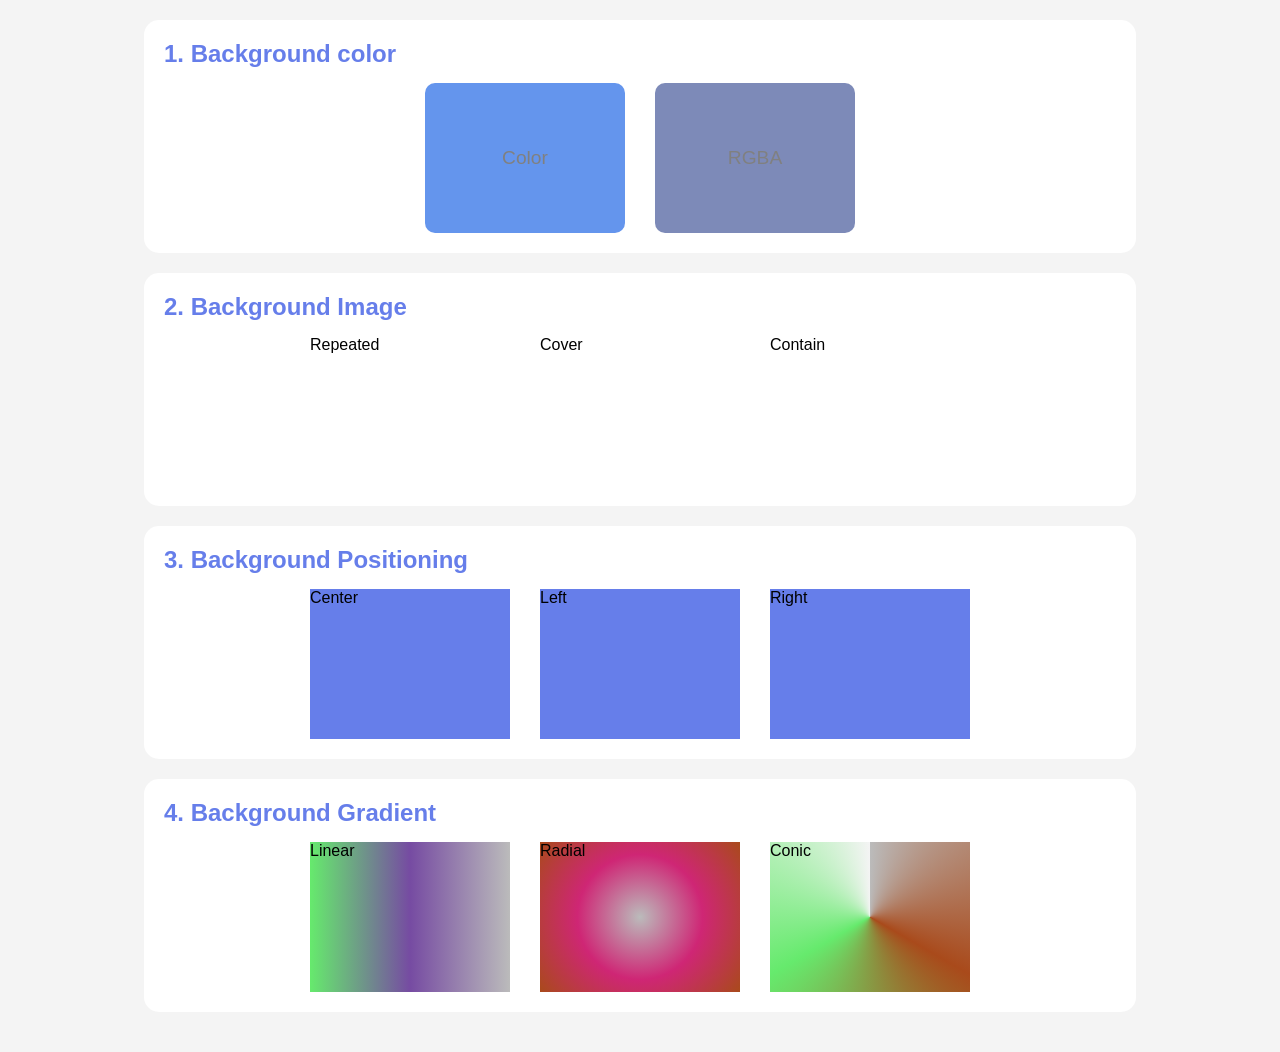
==== Background/index.html @ 313007b5 "feat: background gradient" ====
<!DOCTYPE html>
<html lang="en">
<head>
    <meta charset="UTF-8">
    <meta name="viewport" content="width=device-width, initial-scale=1.0">
    <link rel="stylesheet" href="style.css">
    <title>CSS Background</title>
</head>
<body>
    <div class="container">
        <section class="bg-section">
            <h2 class="bg-section__title">1. Background color</h2>
            <div class="example-row">
                <div class="example-box color"> Color</div>
                <div class="example-box rgba"> RGBA</div>
            </div>
        </section>


        <section class="bg-section">
            <h2 class="bg-section__title">2. Background Image </h2>
            <div class="example-row">
                <div class="repeated">Repeated</div>
                <div class="cover">Cover</div>
                <div class="contain">Contain</div>
            </div>
        </section>

        <section class="bg-section">
            <h2 class="bg-section__title">3. Background Positioning</h2>
            <div class="example-row">
                <div class="center">Center</div>
                <div class="left">Left</div>
                <div class="right">Right</div>
            </div>
        </section>

        <section class="bg-section">
            <h2 class="bg-section__title">4. Background Gradient</h2>
            <div class="example-row">
                <div class="linear">Linear</div>
                <div class="radial">Radial</div>
                <div class="conic">Conic</div>
            </div>
        </section>
    </div>
</body>
</html>
---- Background/style.css ----
*{
    box-sizing: border-box;
    margin: 0;
    padding: 0;
}

body{
    font-family: Arial, Helvetica, sans-serif;
    background: #f4f4f4;
    padding: 20px;

}

.container{
    max-width: 80%;
    margin: 0 auto;
}

.bg-section{
    background: #fff;
    padding: 20px;
    margin-bottom: 20px;
    border-radius: 15px;
}

.bg-section__title{
    font-size: 24px;
    margin-bottom: 15px;
    color: #667eea;
}

.example-row{
    display: flex;
    gap: 30px;
    justify-content: center;
}

.example-box{
    width: 200px;
    height: 150px;
    display: flex;
    justify-content: center;
    align-items: center;
    font-size: 1.2rem;
    color: gray;
    border-radius: 10px;
}

.color{
    background-color: cornflowerblue;
}

.rgba{
    background-color: rgba(71,89,154,0.7);
}

.repeated{
    width: 200px;
    height: 150px;
    background-image: url('https://habsida-lms.s3.ap-northeast-2.amazonaws.com/webcore/logo.svg');
    background-repeat: repeat;
    background-size: 40px 40px;
}

.cover{
    width: 200px;
    height: 150px;
    background-image: url('https://habsida-lms.s3.ap-northeast-2.amazonaws.com/webcore/logo.svg');
    background-size: cover;
    background-repeat: no-repeat;
    background-position: center;
}

.contain{
    width: 200px;
    height: 150px;
    background-image: url('https://habsida-lms.s3.ap-northeast-2.amazonaws.com/webcore/logo.svg');
    background-size: contain;
    background-repeat: no-repeat;
    background-position: center;
}

.center{
    width: 200px;
    height: 150px;
    background-image: url('https://habsida-lms.s3.ap-northeast-2.amazonaws.com/webcore/logo.svg');
    background-size: 40px 40px;
    background-repeat: no-repeat;
    background-position: center;
    background-color: #667eea;
}

.left{
    width: 200px;
    height: 150px;
    background-image: url('https://habsida-lms.s3.ap-northeast-2.amazonaws.com/webcore/logo.svg');
    background-size: 40px 40px;
    background-repeat: no-repeat;
    background-position: left bottom;
    background-color: #667eea;
}

.right{
    width: 200px;
    height: 150px;
    background-image: url('https://habsida-lms.s3.ap-northeast-2.amazonaws.com/webcore/logo.svg');
    background-size: 40px 40px;
    background-repeat: no-repeat;
    background-position: right top;
    background-color: #667eea;
}

.linear{
    width: 200px;
    height: 150px;
    background: linear-gradient(to right, #66ea6d, #764ba2, #bbbbbb);
}

.radial{
    width: 200px;
    height: 150px;
    background: radial-gradient(circle, #bbbbbb, hsl(332, 69%, 48%), #a94a1b);
}

.conic{
    width: 200px;
    height: 150px;
    background: conic-gradient( #bbbbbb, #a94a1b, #66ea6d, #f4f4f4);
}
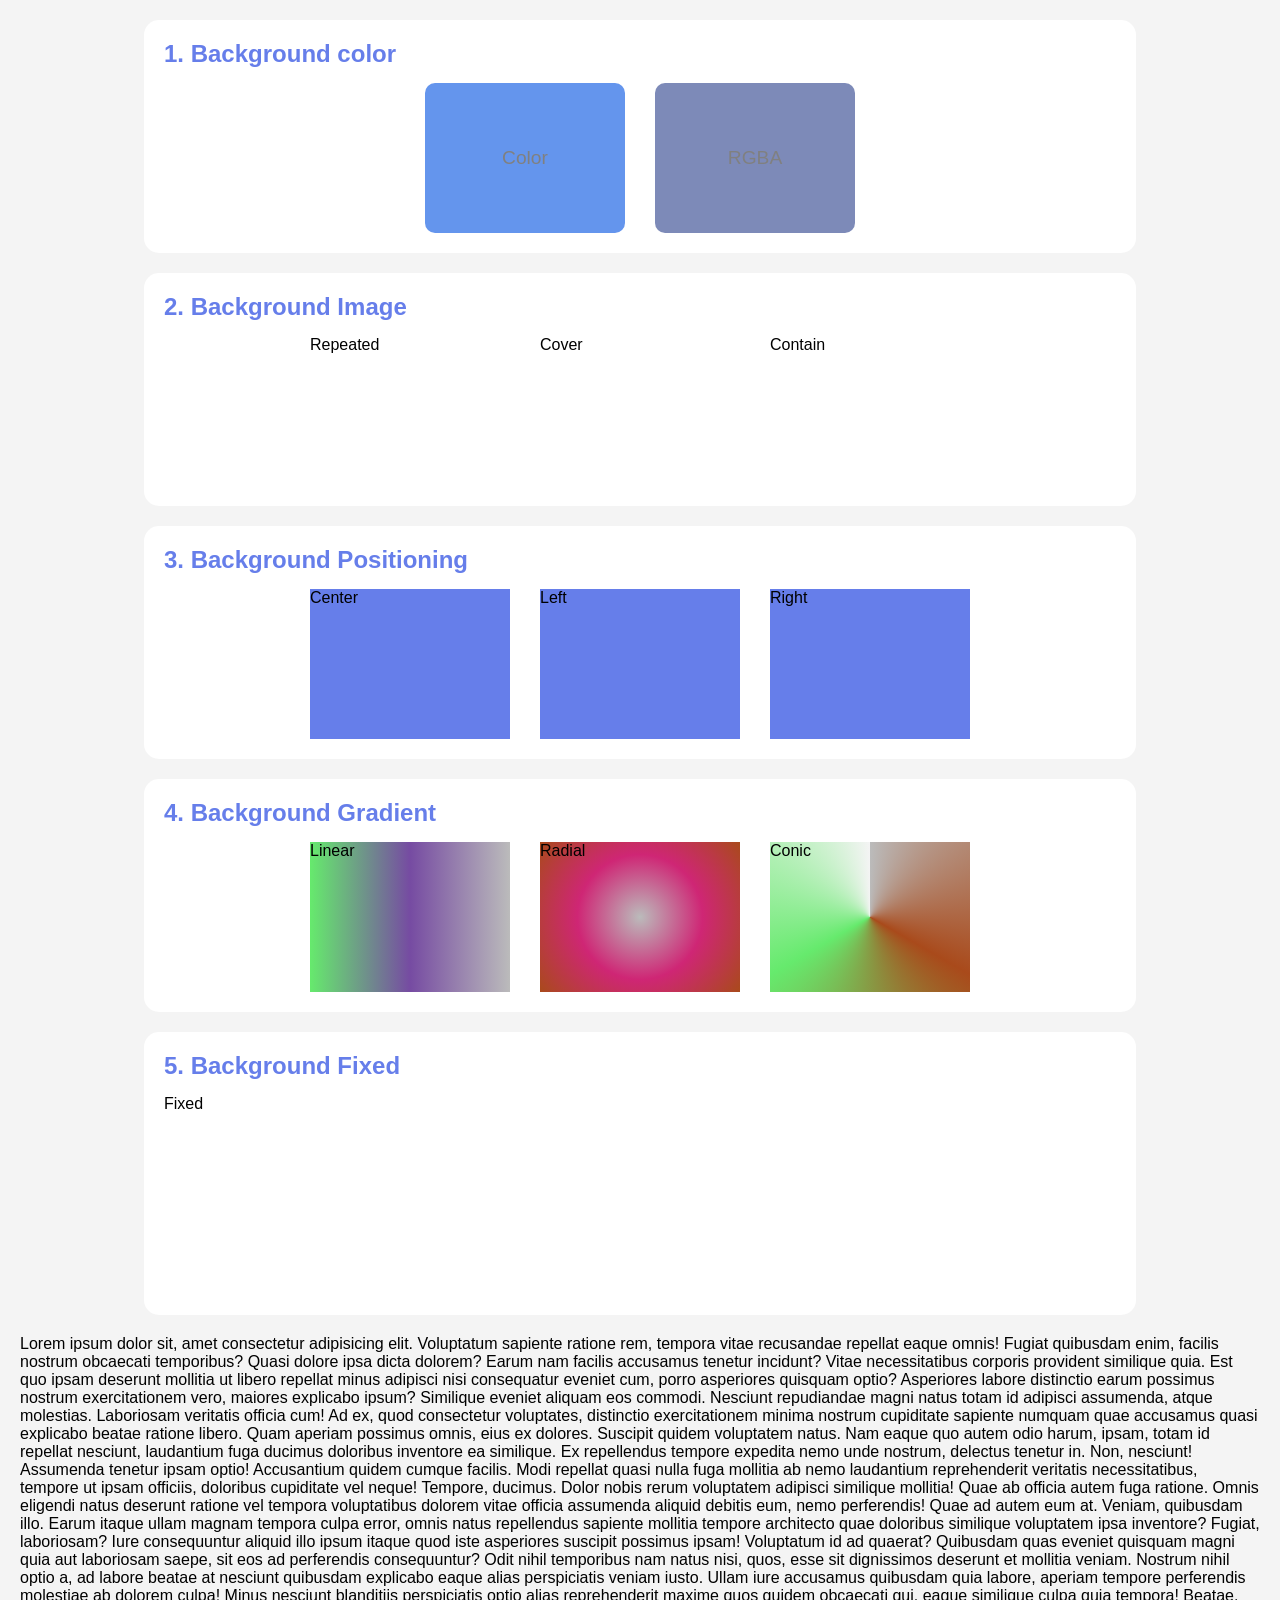
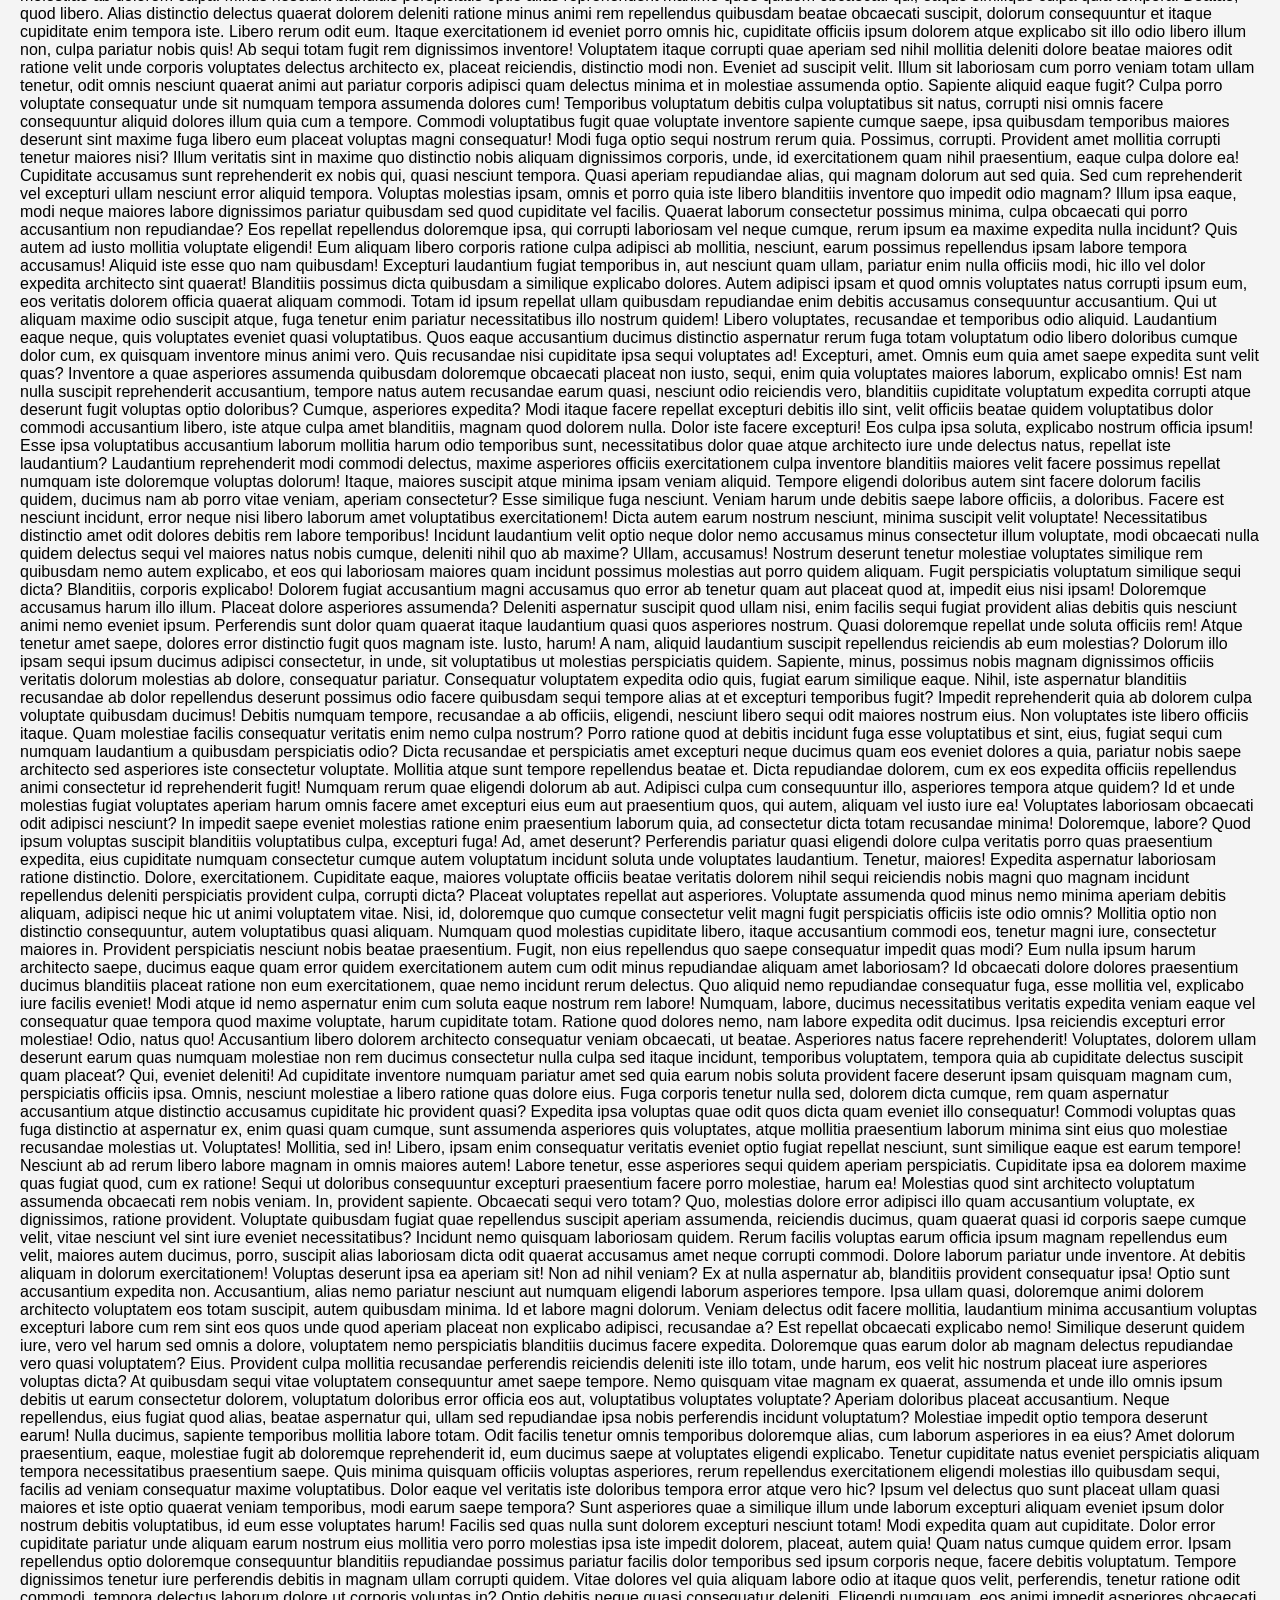
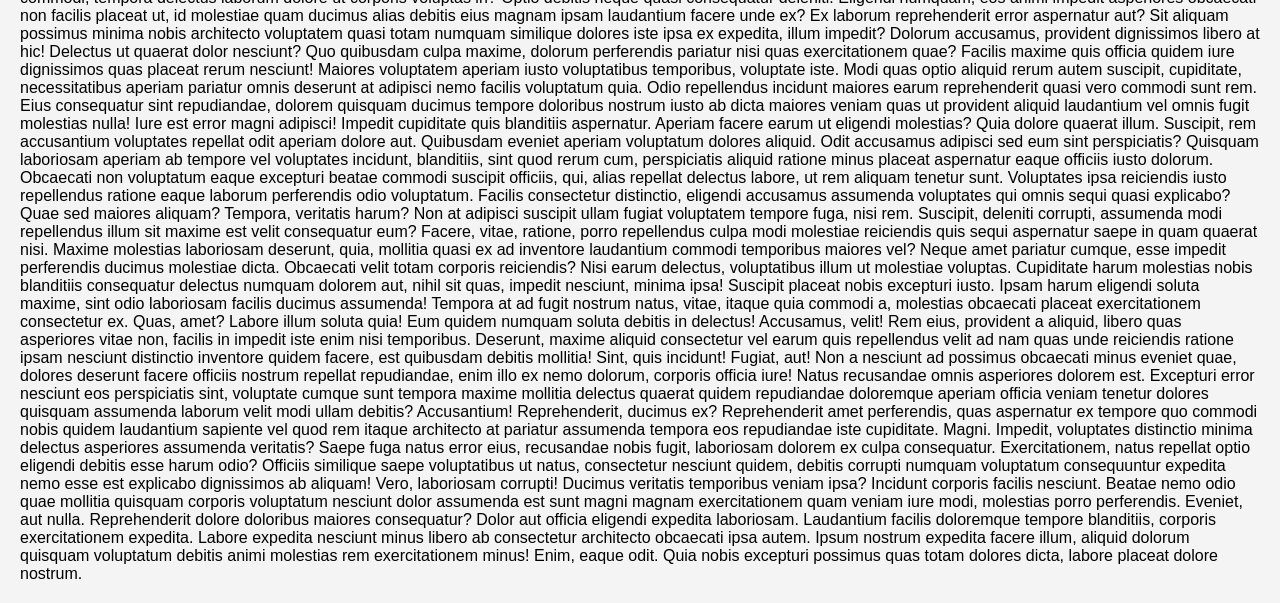
==== commit d8002dff: "feat: background" ====
--- a/Background/index.html
+++ b/Background/index.html
@@ -43,6 +43,114 @@
                 <div class="conic">Conic</div>
             </div>
         </section>
+
+        <section class="bg-section">
+            <h2 class="bg-section__title">5. Background Fixed</h2>
+            <div class="example-row">
+                <div class="fixed">Fixed</div>
+            </div>
+        </section>
     </div>
+
+    <div class="lorem">Lorem ipsum dolor sit, amet consectetur adipisicing elit. Voluptatum sapiente ratione rem, tempora vitae recusandae repellat eaque omnis! Fugiat quibusdam enim, facilis nostrum obcaecati temporibus? Quasi dolore ipsa dicta dolorem?
+    Earum nam facilis accusamus tenetur incidunt? Vitae necessitatibus corporis provident similique quia. Est quo ipsam deserunt mollitia ut libero repellat minus adipisci nisi consequatur eveniet cum, porro asperiores quisquam optio?
+    Asperiores labore distinctio earum possimus nostrum exercitationem vero, maiores explicabo ipsum? Similique eveniet aliquam eos commodi. Nesciunt repudiandae magni natus totam id adipisci assumenda, atque molestias. Laboriosam veritatis officia cum!
+    Ad ex, quod consectetur voluptates, distinctio exercitationem minima nostrum cupiditate sapiente numquam quae accusamus quasi explicabo beatae ratione libero. Quam aperiam possimus omnis, eius ex dolores. Suscipit quidem voluptatem natus.
+    Nam eaque quo autem odio harum, ipsam, totam id repellat nesciunt, laudantium fuga ducimus doloribus inventore ea similique. Ex repellendus tempore expedita nemo unde nostrum, delectus tenetur in. Non, nesciunt!
+    Assumenda tenetur ipsam optio! Accusantium quidem cumque facilis. Modi repellat quasi nulla fuga mollitia ab nemo laudantium reprehenderit veritatis necessitatibus, tempore ut ipsam officiis, doloribus cupiditate vel neque! Tempore, ducimus.
+    Dolor nobis rerum voluptatem adipisci similique mollitia! Quae ab officia autem fuga ratione. Omnis eligendi natus deserunt ratione vel tempora voluptatibus dolorem vitae officia assumenda aliquid debitis eum, nemo perferendis!
+    Quae ad autem eum at. Veniam, quibusdam illo. Earum itaque ullam magnam tempora culpa error, omnis natus repellendus sapiente mollitia tempore architecto quae doloribus similique voluptatem ipsa inventore? Fugiat, laboriosam?
+    Iure consequuntur aliquid illo ipsum itaque quod iste asperiores suscipit possimus ipsam! Voluptatum id ad quaerat? Quibusdam quas eveniet quisquam magni quia aut laboriosam saepe, sit eos ad perferendis consequuntur?
+    Odit nihil temporibus nam natus nisi, quos, esse sit dignissimos deserunt et mollitia veniam. Nostrum nihil optio a, ad labore beatae at nesciunt quibusdam explicabo eaque alias perspiciatis veniam iusto.
+    Ullam iure accusamus quibusdam quia labore, aperiam tempore perferendis molestiae ab dolorem culpa! Minus nesciunt blanditiis perspiciatis optio alias reprehenderit maxime quos quidem obcaecati qui, eaque similique culpa quia tempora!
+    Beatae, quod libero. Alias distinctio delectus quaerat dolorem deleniti ratione minus animi rem repellendus quibusdam beatae obcaecati suscipit, dolorum consequuntur et itaque cupiditate enim tempora iste. Libero rerum odit eum.
+    Itaque exercitationem id eveniet porro omnis hic, cupiditate officiis ipsum dolorem atque explicabo sit illo odio libero illum non, culpa pariatur nobis quis! Ab sequi totam fugit rem dignissimos inventore!
+    Voluptatem itaque corrupti quae aperiam sed nihil mollitia deleniti dolore beatae maiores odit ratione velit unde corporis voluptates delectus architecto ex, placeat reiciendis, distinctio modi non. Eveniet ad suscipit velit.
+    Illum sit laboriosam cum porro veniam totam ullam tenetur, odit omnis nesciunt quaerat animi aut pariatur corporis adipisci quam delectus minima et in molestiae assumenda optio. Sapiente aliquid eaque fugit?
+    Culpa porro voluptate consequatur unde sit numquam tempora assumenda dolores cum! Temporibus voluptatum debitis culpa voluptatibus sit natus, corrupti nisi omnis facere consequuntur aliquid dolores illum quia cum a tempore.
+    Commodi voluptatibus fugit quae voluptate inventore sapiente cumque saepe, ipsa quibusdam temporibus maiores deserunt sint maxime fuga libero eum placeat voluptas magni consequatur! Modi fuga optio sequi nostrum rerum quia.
+    Possimus, corrupti. Provident amet mollitia corrupti tenetur maiores nisi? Illum veritatis sint in maxime quo distinctio nobis aliquam dignissimos corporis, unde, id exercitationem quam nihil praesentium, eaque culpa dolore ea!
+    Cupiditate accusamus sunt reprehenderit ex nobis qui, quasi nesciunt tempora. Quasi aperiam repudiandae alias, qui magnam dolorum aut sed quia. Sed cum reprehenderit vel excepturi ullam nesciunt error aliquid tempora.
+    Voluptas molestias ipsam, omnis et porro quia iste libero blanditiis inventore quo impedit odio magnam? Illum ipsa eaque, modi neque maiores labore dignissimos pariatur quibusdam sed quod cupiditate vel facilis.
+    Quaerat laborum consectetur possimus minima, culpa obcaecati qui porro accusantium non repudiandae? Eos repellat repellendus doloremque ipsa, qui corrupti laboriosam vel neque cumque, rerum ipsum ea maxime expedita nulla incidunt?
+    Quis autem ad iusto mollitia voluptate eligendi! Eum aliquam libero corporis ratione culpa adipisci ab mollitia, nesciunt, earum possimus repellendus ipsam labore tempora accusamus! Aliquid iste esse quo nam quibusdam!
+    Excepturi laudantium fugiat temporibus in, aut nesciunt quam ullam, pariatur enim nulla officiis modi, hic illo vel dolor expedita architecto sint quaerat! Blanditiis possimus dicta quibusdam a similique explicabo dolores.
+    Autem adipisci ipsam et quod omnis voluptates natus corrupti ipsum eum, eos veritatis dolorem officia quaerat aliquam commodi. Totam id ipsum repellat ullam quibusdam repudiandae enim debitis accusamus consequuntur accusantium.
+    Qui ut aliquam maxime odio suscipit atque, fuga tenetur enim pariatur necessitatibus illo nostrum quidem! Libero voluptates, recusandae et temporibus odio aliquid. Laudantium eaque neque, quis voluptates eveniet quasi voluptatibus.
+    Quos eaque accusantium ducimus distinctio aspernatur rerum fuga totam voluptatum odio libero doloribus cumque dolor cum, ex quisquam inventore minus animi vero. Quis recusandae nisi cupiditate ipsa sequi voluptates ad!
+    Excepturi, amet. Omnis eum quia amet saepe expedita sunt velit quas? Inventore a quae asperiores assumenda quibusdam doloremque obcaecati placeat non iusto, sequi, enim quia voluptates maiores laborum, explicabo omnis!
+    Est nam nulla suscipit reprehenderit accusantium, tempore natus autem recusandae earum quasi, nesciunt odio reiciendis vero, blanditiis cupiditate voluptatum expedita corrupti atque deserunt fugit voluptas optio doloribus? Cumque, asperiores expedita?
+    Modi itaque facere repellat excepturi debitis illo sint, velit officiis beatae quidem voluptatibus dolor commodi accusantium libero, iste atque culpa amet blanditiis, magnam quod dolorem nulla. Dolor iste facere excepturi!
+    Eos culpa ipsa soluta, explicabo nostrum officia ipsum! Esse ipsa voluptatibus accusantium laborum mollitia harum odio temporibus sunt, necessitatibus dolor quae atque architecto iure unde delectus natus, repellat iste laudantium?
+    Laudantium reprehenderit modi commodi delectus, maxime asperiores officiis exercitationem culpa inventore blanditiis maiores velit facere possimus repellat numquam iste doloremque voluptas dolorum! Itaque, maiores suscipit atque minima ipsam veniam aliquid.
+    Tempore eligendi doloribus autem sint facere dolorum facilis quidem, ducimus nam ab porro vitae veniam, aperiam consectetur? Esse similique fuga nesciunt. Veniam harum unde debitis saepe labore officiis, a doloribus.
+    Facere est nesciunt incidunt, error neque nisi libero laborum amet voluptatibus exercitationem! Dicta autem earum nostrum nesciunt, minima suscipit velit voluptate! Necessitatibus distinctio amet odit dolores debitis rem labore temporibus!
+    Incidunt laudantium velit optio neque dolor nemo accusamus minus consectetur illum voluptate, modi obcaecati nulla quidem delectus sequi vel maiores natus nobis cumque, deleniti nihil quo ab maxime? Ullam, accusamus!
+    Nostrum deserunt tenetur molestiae voluptates similique rem quibusdam nemo autem explicabo, et eos qui laboriosam maiores quam incidunt possimus molestias aut porro quidem aliquam. Fugit perspiciatis voluptatum similique sequi dicta?
+    Blanditiis, corporis explicabo! Dolorem fugiat accusantium magni accusamus quo error ab tenetur quam aut placeat quod at, impedit eius nisi ipsam! Doloremque accusamus harum illo illum. Placeat dolore asperiores assumenda?
+    Deleniti aspernatur suscipit quod ullam nisi, enim facilis sequi fugiat provident alias debitis quis nesciunt animi nemo eveniet ipsum. Perferendis sunt dolor quam quaerat itaque laudantium quasi quos asperiores nostrum.
+    Quasi doloremque repellat unde soluta officiis rem! Atque tenetur amet saepe, dolores error distinctio fugit quos magnam iste. Iusto, harum! A nam, aliquid laudantium suscipit repellendus reiciendis ab eum molestias?
+    Dolorum illo ipsam sequi ipsum ducimus adipisci consectetur, in unde, sit voluptatibus ut molestias perspiciatis quidem. Sapiente, minus, possimus nobis magnam dignissimos officiis veritatis dolorum molestias ab dolore, consequatur pariatur.
+    Consequatur voluptatem expedita odio quis, fugiat earum similique eaque. Nihil, iste aspernatur blanditiis recusandae ab dolor repellendus deserunt possimus odio facere quibusdam sequi tempore alias at et excepturi temporibus fugit?
+    Impedit reprehenderit quia ab dolorem culpa voluptate quibusdam ducimus! Debitis numquam tempore, recusandae a ab officiis, eligendi, nesciunt libero sequi odit maiores nostrum eius. Non voluptates iste libero officiis itaque.
+    Quam molestiae facilis consequatur veritatis enim nemo culpa nostrum? Porro ratione quod at debitis incidunt fuga esse voluptatibus et sint, eius, fugiat sequi cum numquam laudantium a quibusdam perspiciatis odio?
+    Dicta recusandae et perspiciatis amet excepturi neque ducimus quam eos eveniet dolores a quia, pariatur nobis saepe architecto sed asperiores iste consectetur voluptate. Mollitia atque sunt tempore repellendus beatae et.
+    Dicta repudiandae dolorem, cum ex eos expedita officiis repellendus animi consectetur id reprehenderit fugit! Numquam rerum quae eligendi dolorum ab aut. Adipisci culpa cum consequuntur illo, asperiores tempora atque quidem?
+    Id et unde molestias fugiat voluptates aperiam harum omnis facere amet excepturi eius eum aut praesentium quos, qui autem, aliquam vel iusto iure ea! Voluptates laboriosam obcaecati odit adipisci nesciunt?
+    In impedit saepe eveniet molestias ratione enim praesentium laborum quia, ad consectetur dicta totam recusandae minima! Doloremque, labore? Quod ipsum voluptas suscipit blanditiis voluptatibus culpa, excepturi fuga! Ad, amet deserunt?
+    Perferendis pariatur quasi eligendi dolore culpa veritatis porro quas praesentium expedita, eius cupiditate numquam consectetur cumque autem voluptatum incidunt soluta unde voluptates laudantium. Tenetur, maiores! Expedita aspernatur laboriosam ratione distinctio.
+    Dolore, exercitationem. Cupiditate eaque, maiores voluptate officiis beatae veritatis dolorem nihil sequi reiciendis nobis magni quo magnam incidunt repellendus deleniti perspiciatis provident culpa, corrupti dicta? Placeat voluptates repellat aut asperiores.
+    Voluptate assumenda quod minus nemo minima aperiam debitis aliquam, adipisci neque hic ut animi voluptatem vitae. Nisi, id, doloremque quo cumque consectetur velit magni fugit perspiciatis officiis iste odio omnis?
+    Mollitia optio non distinctio consequuntur, autem voluptatibus quasi aliquam. Numquam quod molestias cupiditate libero, itaque accusantium commodi eos, tenetur magni iure, consectetur maiores in. Provident perspiciatis nesciunt nobis beatae praesentium.
+    Fugit, non eius repellendus quo saepe consequatur impedit quas modi? Eum nulla ipsum harum architecto saepe, ducimus eaque quam error quidem exercitationem autem cum odit minus repudiandae aliquam amet laboriosam?
+    Id obcaecati dolore dolores praesentium ducimus blanditiis placeat ratione non eum exercitationem, quae nemo incidunt rerum delectus. Quo aliquid nemo repudiandae consequatur fuga, esse mollitia vel, explicabo iure facilis eveniet!
+    Modi atque id nemo aspernatur enim cum soluta eaque nostrum rem labore! Numquam, labore, ducimus necessitatibus veritatis expedita veniam eaque vel consequatur quae tempora quod maxime voluptate, harum cupiditate totam.
+    Ratione quod dolores nemo, nam labore expedita odit ducimus. Ipsa reiciendis excepturi error molestiae! Odio, natus quo! Accusantium libero dolorem architecto consequatur veniam obcaecati, ut beatae. Asperiores natus facere reprehenderit!
+    Voluptates, dolorem ullam deserunt earum quas numquam molestiae non rem ducimus consectetur nulla culpa sed itaque incidunt, temporibus voluptatem, tempora quia ab cupiditate delectus suscipit quam placeat? Qui, eveniet deleniti!
+    Ad cupiditate inventore numquam pariatur amet sed quia earum nobis soluta provident facere deserunt ipsam quisquam magnam cum, perspiciatis officiis ipsa. Omnis, nesciunt molestiae a libero ratione quas dolore eius.
+    Fuga corporis tenetur nulla sed, dolorem dicta cumque, rem quam aspernatur accusantium atque distinctio accusamus cupiditate hic provident quasi? Expedita ipsa voluptas quae odit quos dicta quam eveniet illo consequatur!
+    Commodi voluptas quas fuga distinctio at aspernatur ex, enim quasi quam cumque, sunt assumenda asperiores quis voluptates, atque mollitia praesentium laborum minima sint eius quo molestiae recusandae molestias ut. Voluptates!
+    Mollitia, sed in! Libero, ipsam enim consequatur veritatis eveniet optio fugiat repellat nesciunt, sunt similique eaque est earum tempore! Nesciunt ab ad rerum libero labore magnam in omnis maiores autem!
+    Labore tenetur, esse asperiores sequi quidem aperiam perspiciatis. Cupiditate ipsa ea dolorem maxime quas fugiat quod, cum ex ratione! Sequi ut doloribus consequuntur excepturi praesentium facere porro molestiae, harum ea!
+    Molestias quod sint architecto voluptatum assumenda obcaecati rem nobis veniam. In, provident sapiente. Obcaecati sequi vero totam? Quo, molestias dolore error adipisci illo quam accusantium voluptate, ex dignissimos, ratione provident.
+    Voluptate quibusdam fugiat quae repellendus suscipit aperiam assumenda, reiciendis ducimus, quam quaerat quasi id corporis saepe cumque velit, vitae nesciunt vel sint iure eveniet necessitatibus? Incidunt nemo quisquam laboriosam quidem.
+    Rerum facilis voluptas earum officia ipsum magnam repellendus eum velit, maiores autem ducimus, porro, suscipit alias laboriosam dicta odit quaerat accusamus amet neque corrupti commodi. Dolore laborum pariatur unde inventore.
+    At debitis aliquam in dolorum exercitationem! Voluptas deserunt ipsa ea aperiam sit! Non ad nihil veniam? Ex at nulla aspernatur ab, blanditiis provident consequatur ipsa! Optio sunt accusantium expedita non.
+    Accusantium, alias nemo pariatur nesciunt aut numquam eligendi laborum asperiores tempore. Ipsa ullam quasi, doloremque animi dolorem architecto voluptatem eos totam suscipit, autem quibusdam minima. Id et labore magni dolorum.
+    Veniam delectus odit facere mollitia, laudantium minima accusantium voluptas excepturi labore cum rem sint eos quos unde quod aperiam placeat non explicabo adipisci, recusandae a? Est repellat obcaecati explicabo nemo!
+    Similique deserunt quidem iure, vero vel harum sed omnis a dolore, voluptatem nemo perspiciatis blanditiis ducimus facere expedita. Doloremque quas earum dolor ab magnam delectus repudiandae vero quasi voluptatem? Eius.
+    Provident culpa mollitia recusandae perferendis reiciendis deleniti iste illo totam, unde harum, eos velit hic nostrum placeat iure asperiores voluptas dicta? At quibusdam sequi vitae voluptatem consequuntur amet saepe tempore.
+    Nemo quisquam vitae magnam ex quaerat, assumenda et unde illo omnis ipsum debitis ut earum consectetur dolorem, voluptatum doloribus error officia eos aut, voluptatibus voluptates voluptate? Aperiam doloribus placeat accusantium.
+    Neque repellendus, eius fugiat quod alias, beatae aspernatur qui, ullam sed repudiandae ipsa nobis perferendis incidunt voluptatum? Molestiae impedit optio tempora deserunt earum! Nulla ducimus, sapiente temporibus mollitia labore totam.
+    Odit facilis tenetur omnis temporibus doloremque alias, cum laborum asperiores in ea eius? Amet dolorum praesentium, eaque, molestiae fugit ab doloremque reprehenderit id, eum ducimus saepe at voluptates eligendi explicabo.
+    Tenetur cupiditate natus eveniet perspiciatis aliquam tempora necessitatibus praesentium saepe. Quis minima quisquam officiis voluptas asperiores, rerum repellendus exercitationem eligendi molestias illo quibusdam sequi, facilis ad veniam consequatur maxime voluptatibus.
+    Dolor eaque vel veritatis iste doloribus tempora error atque vero hic? Ipsum vel delectus quo sunt placeat ullam quasi maiores et iste optio quaerat veniam temporibus, modi earum saepe tempora?
+    Sunt asperiores quae a similique illum unde laborum excepturi aliquam eveniet ipsum dolor nostrum debitis voluptatibus, id eum esse voluptates harum! Facilis sed quas nulla sunt dolorem excepturi nesciunt totam!
+    Modi expedita quam aut cupiditate. Dolor error cupiditate pariatur unde aliquam earum nostrum eius mollitia vero porro molestias ipsa iste impedit dolorem, placeat, autem quia! Quam natus cumque quidem error.
+    Ipsam repellendus optio doloremque consequuntur blanditiis repudiandae possimus pariatur facilis dolor temporibus sed ipsum corporis neque, facere debitis voluptatum. Tempore dignissimos tenetur iure perferendis debitis in magnam ullam corrupti quidem.
+    Vitae dolores vel quia aliquam labore odio at itaque quos velit, perferendis, tenetur ratione odit commodi, tempora delectus laborum dolore ut corporis voluptas in? Optio debitis neque quasi consequatur deleniti.
+    Eligendi numquam, eos animi impedit asperiores obcaecati non facilis placeat ut, id molestiae quam ducimus alias debitis eius magnam ipsam laudantium facere unde ex? Ex laborum reprehenderit error aspernatur aut?
+    Sit aliquam possimus minima nobis architecto voluptatem quasi totam numquam similique dolores iste ipsa ex expedita, illum impedit? Dolorum accusamus, provident dignissimos libero at hic! Delectus ut quaerat dolor nesciunt?
+    Quo quibusdam culpa maxime, dolorum perferendis pariatur nisi quas exercitationem quae? Facilis maxime quis officia quidem iure dignissimos quas placeat rerum nesciunt! Maiores voluptatem aperiam iusto voluptatibus temporibus, voluptate iste.
+    Modi quas optio aliquid rerum autem suscipit, cupiditate, necessitatibus aperiam pariatur omnis deserunt at adipisci nemo facilis voluptatum quia. Odio repellendus incidunt maiores earum reprehenderit quasi vero commodi sunt rem.
+    Eius consequatur sint repudiandae, dolorem quisquam ducimus tempore doloribus nostrum iusto ab dicta maiores veniam quas ut provident aliquid laudantium vel omnis fugit molestias nulla! Iure est error magni adipisci!
+    Impedit cupiditate quis blanditiis aspernatur. Aperiam facere earum ut eligendi molestias? Quia dolore quaerat illum. Suscipit, rem accusantium voluptates repellat odit aperiam dolore aut. Quibusdam eveniet aperiam voluptatum dolores aliquid.
+    Odit accusamus adipisci sed eum sint perspiciatis? Quisquam laboriosam aperiam ab tempore vel voluptates incidunt, blanditiis, sint quod rerum cum, perspiciatis aliquid ratione minus placeat aspernatur eaque officiis iusto dolorum.
+    Obcaecati non voluptatum eaque excepturi beatae commodi suscipit officiis, qui, alias repellat delectus labore, ut rem aliquam tenetur sunt. Voluptates ipsa reiciendis iusto repellendus ratione eaque laborum perferendis odio voluptatum.
+    Facilis consectetur distinctio, eligendi accusamus assumenda voluptates qui omnis sequi quasi explicabo? Quae sed maiores aliquam? Tempora, veritatis harum? Non at adipisci suscipit ullam fugiat voluptatem tempore fuga, nisi rem.
+    Suscipit, deleniti corrupti, assumenda modi repellendus illum sit maxime est velit consequatur eum? Facere, vitae, ratione, porro repellendus culpa modi molestiae reiciendis quis sequi aspernatur saepe in quam quaerat nisi.
+    Maxime molestias laboriosam deserunt, quia, mollitia quasi ex ad inventore laudantium commodi temporibus maiores vel? Neque amet pariatur cumque, esse impedit perferendis ducimus molestiae dicta. Obcaecati velit totam corporis reiciendis?
+    Nisi earum delectus, voluptatibus illum ut molestiae voluptas. Cupiditate harum molestias nobis blanditiis consequatur delectus numquam dolorem aut, nihil sit quas, impedit nesciunt, minima ipsa! Suscipit placeat nobis excepturi iusto.
+    Ipsam harum eligendi soluta maxime, sint odio laboriosam facilis ducimus assumenda! Tempora at ad fugit nostrum natus, vitae, itaque quia commodi a, molestias obcaecati placeat exercitationem consectetur ex. Quas, amet?
+    Labore illum soluta quia! Eum quidem numquam soluta debitis in delectus! Accusamus, velit! Rem eius, provident a aliquid, libero quas asperiores vitae non, facilis in impedit iste enim nisi temporibus.
+    Deserunt, maxime aliquid consectetur vel earum quis repellendus velit ad nam quas unde reiciendis ratione ipsam nesciunt distinctio inventore quidem facere, est quibusdam debitis mollitia! Sint, quis incidunt! Fugiat, aut!
+    Non a nesciunt ad possimus obcaecati minus eveniet quae, dolores deserunt facere officiis nostrum repellat repudiandae, enim illo ex nemo dolorum, corporis officia iure! Natus recusandae omnis asperiores dolorem est.
+    Excepturi error nesciunt eos perspiciatis sint, voluptate cumque sunt tempora maxime mollitia delectus quaerat quidem repudiandae doloremque aperiam officia veniam tenetur dolores quisquam assumenda laborum velit modi ullam debitis? Accusantium!
+    Reprehenderit, ducimus ex? Reprehenderit amet perferendis, quas aspernatur ex tempore quo commodi nobis quidem laudantium sapiente vel quod rem itaque architecto at pariatur assumenda tempora eos repudiandae iste cupiditate. Magni.
+    Impedit, voluptates distinctio minima delectus asperiores assumenda veritatis? Saepe fuga natus error eius, recusandae nobis fugit, laboriosam dolorem ex culpa consequatur. Exercitationem, natus repellat optio eligendi debitis esse harum odio?
+    Officiis similique saepe voluptatibus ut natus, consectetur nesciunt quidem, debitis corrupti numquam voluptatum consequuntur expedita nemo esse est explicabo dignissimos ab aliquam! Vero, laboriosam corrupti! Ducimus veritatis temporibus veniam ipsa?
+    Incidunt corporis facilis nesciunt. Beatae nemo odio quae mollitia quisquam corporis voluptatum nesciunt dolor assumenda est sunt magni magnam exercitationem quam veniam iure modi, molestias porro perferendis. Eveniet, aut nulla.
+    Reprehenderit dolore doloribus maiores consequatur? Dolor aut officia eligendi expedita laboriosam. Laudantium facilis doloremque tempore blanditiis, corporis exercitationem expedita. Labore expedita nesciunt minus libero ab consectetur architecto obcaecati ipsa autem.
+    Ipsum nostrum expedita facere illum, aliquid dolorum quisquam voluptatum debitis animi molestias rem exercitationem minus! Enim, eaque odit. Quia nobis excepturi possimus quas totam dolores dicta, labore placeat dolore nostrum.</div>
 </body>
 </html>
--- a/Background/style.css
+++ b/Background/style.css
@@ -58,8 +58,9 @@
     width: 200px;
     height: 150px;
     background-image: url('https://habsida-lms.s3.ap-northeast-2.amazonaws.com/webcore/logo.svg');
-    background-repeat: repeat;
-    background-size: 40px 40px;
+    background-repeat: repeat-y;
+    background-position: center;
+    background-size: 50px 50px;
 }
 
 .cover{
@@ -126,4 +127,14 @@
     width: 200px;
     height: 150px;
     background: conic-gradient( #bbbbbb, #a94a1b, #66ea6d, #f4f4f4);
+}
+
+.fixed{
+    width: 100%;
+    height: 200px;
+    background-image: url('https://habsida-lms.s3.ap-northeast-2.amazonaws.com/webcore/logo.svg');
+    background-size: contain;
+    background-repeat: no-repeat;
+    background-position: center;
+    background-attachment: fixed;
 }
